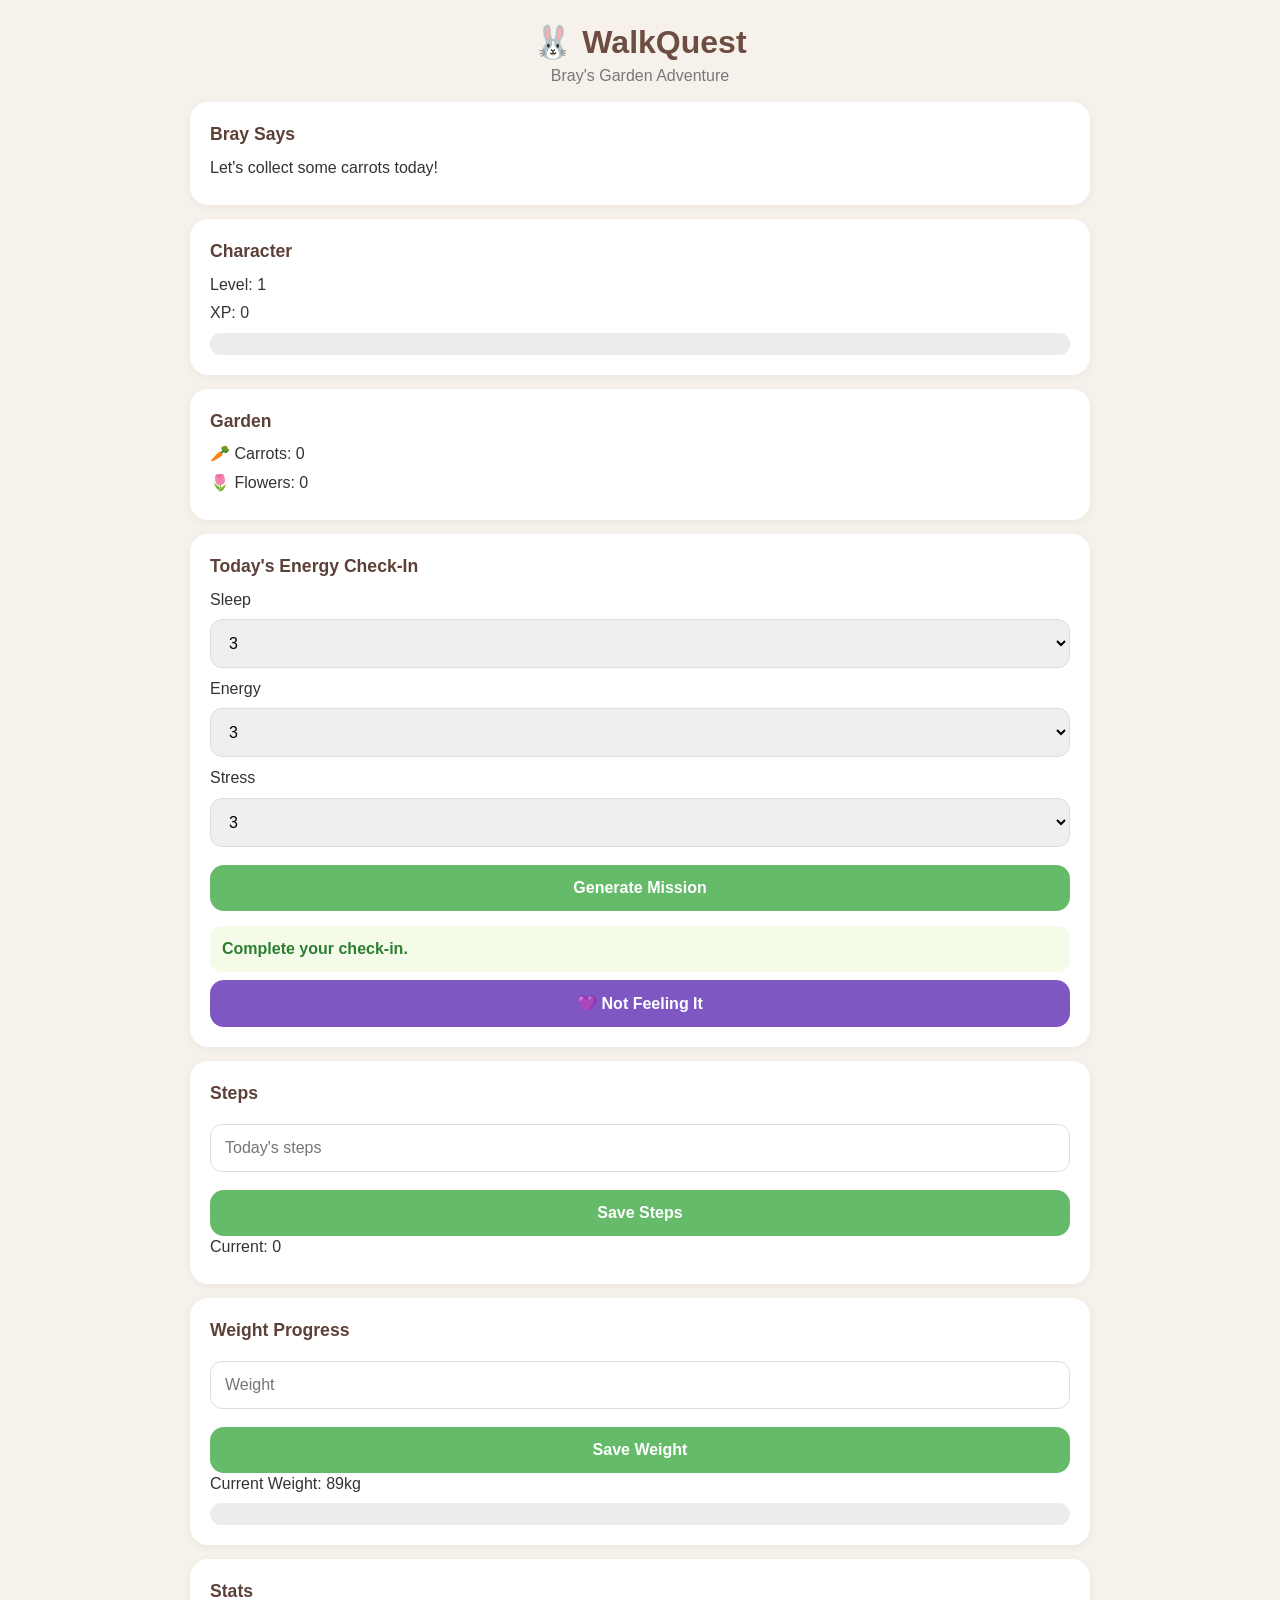
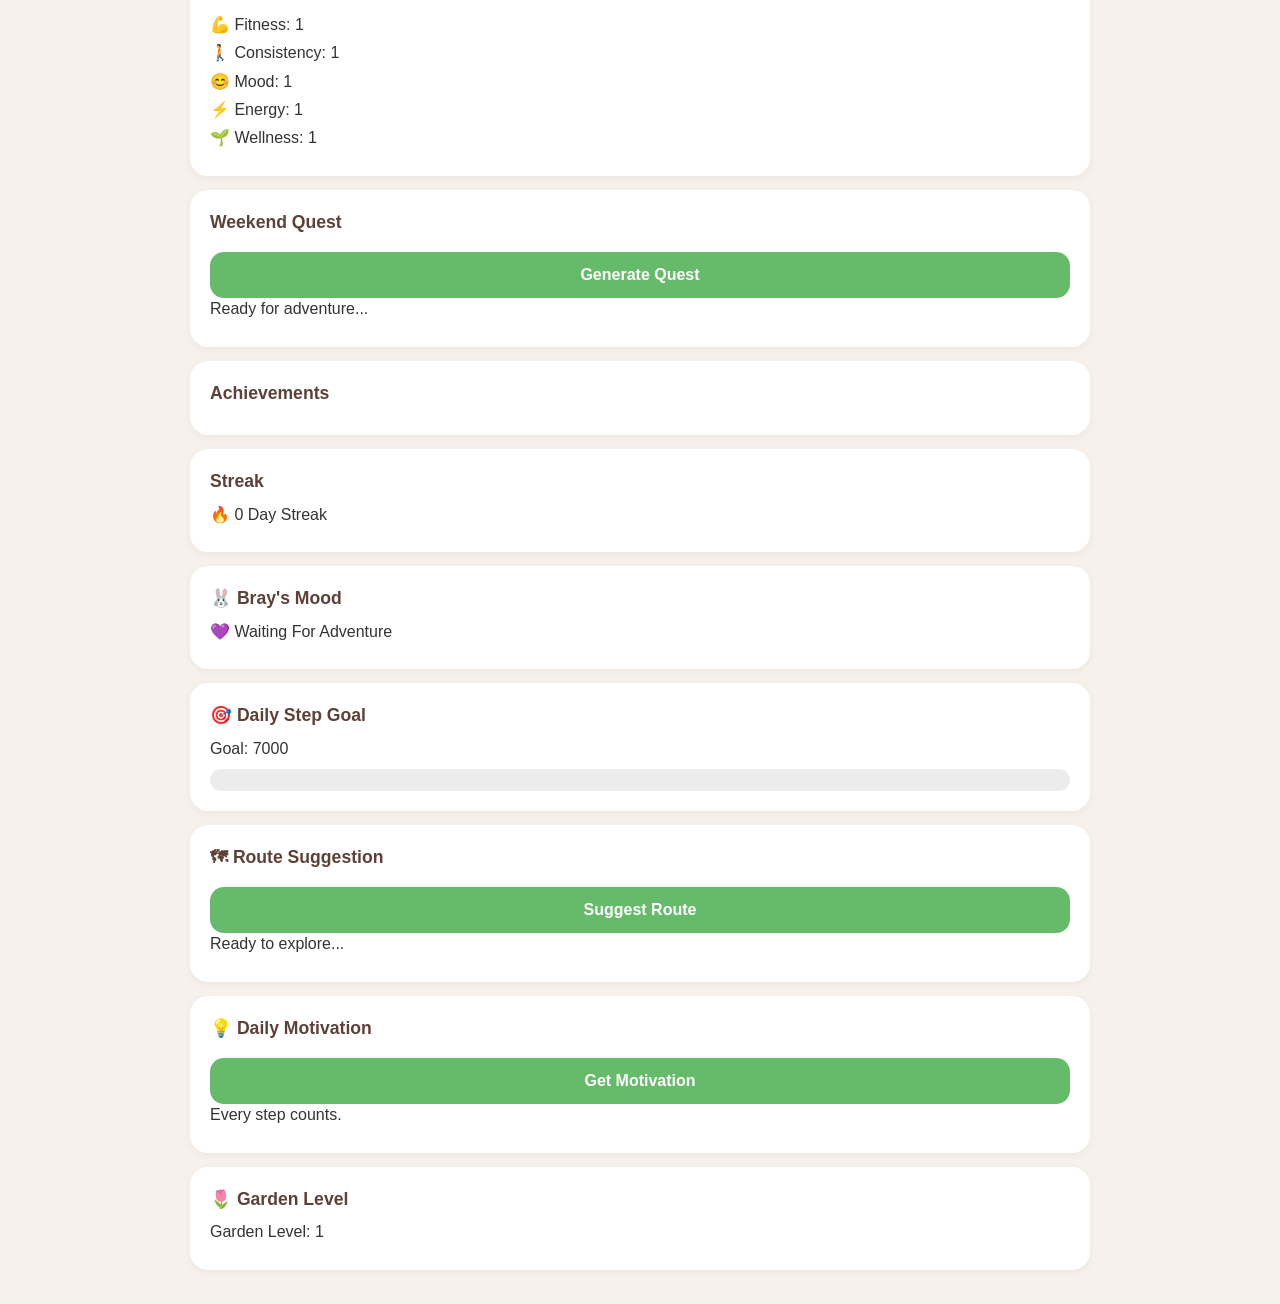
==== index.html @ 67a50eb5 "Add files via upload" ====
<!DOCTYPE html>
<html lang="en">
<head>
<meta charset="UTF-8">
<meta name="viewport" content="width=device-width, initial-scale=1.0">

<title>WalkQuest</title>

<link rel="stylesheet" href="style.css">
</head>
<link rel="manifest" href="manifest.json">
<meta name="theme-color" content="#66bb6a">
<meta charset="UTF-8">
<meta name="viewport" content="width=device-width, initial-scale=1.0">
<title>WalkQuest</title>
<link rel="stylesheet" href="style.css">
</head>
<body>

<div class="container">

<header>
<h1>🐰 WalkQuest</h1>
<p>Bray's Garden Adventure</p>
</header>

<div class="card">
<h2>Bray Says</h2>
<p id="brayMessage">
Let's collect some carrots today!
</p>
</div>

<div class="card">
<h2>Character</h2>
<p>Level: <span id="level">1</span></p>
<p>XP: <span id="xp">0</span></p>

<div class="progress-bar">
<div id="xpBar" class="progress"></div>
</div>
</div>

<div class="card">
<h2>Garden</h2>
<p>🥕 Carrots: <span id="carrots">0</span></p>
<p>🌷 Flowers: <span id="flowers">0</span></p>
</div>

<div class="card">
<h2>Today's Energy Check-In</h2>

<label>Sleep</label>
<select id="sleep">
<option value="1">1</option>
<option value="2">2</option>
<option value="3" selected>3</option>
<option value="4">4</option>
<option value="5">5</option>
</select>

<label>Energy</label>
<select id="energy">
<option value="1">1</option>
<option value="2">2</option>
<option value="3" selected>3</option>
<option value="4">4</option>
<option value="5">5</option>
</select>

<label>Stress</label>
<select id="stress">
<option value="1">1</option>
<option value="2">2</option>
<option value="3" selected>3</option>
<option value="4">4</option>
<option value="5">5</option>
</select>

<button onclick="generateMission()">
Generate Mission
</button>

<article id="mission">
Complete your check-in.
</article>

<button class="secondary" onclick="notFeelingIt()">
💜 Not Feeling It
</button>

</div>

<div class="card">
<h2>Steps</h2>

<input
id="stepsInput"
type="number"
placeholder="Today's steps">

<button onclick="saveSteps()">
Save Steps
</button>

<p>Current: <span id="steps">0</span></p>
</div>

<div class="card">
<h2>Weight Progress</h2>

<input
id="weightInput"
type="number"
step="0.1"
placeholder="Weight">

<button onclick="saveWeight()">
Save Weight
</button>

<p>
Current Weight:
<span id="weight">89</span>kg
</p>

<div class="progress-bar">
<div id="weightBar" class="progress"></div>
</div>
</div>

<div class="card">
<h2>Stats</h2>

<p>💪 Fitness: <span id="fitness">1</span></p>
<p>🚶 Consistency: <span id="consistency">1</span></p>
<p>😊 Mood: <span id="mood">1</span></p>
<p>⚡ Energy: <span id="energyStat">1</span></p>
<p>🌱 Wellness: <span id="wellness">1</span></p>

</div>

<div class="card">
<h2>Weekend Quest</h2>

<button onclick="weekendQuest()">
Generate Quest
</button>

<p id="weekendQuestText">
Ready for adventure...
</p>

</div>

<div class="card">
<h2>Achievements</h2>
<div id="badges"></div>
</div>

<div class="card">
<h2>Streak</h2>
<p>
🔥 <span id="streak">0</span> Day Streak
</p>
</div>
<div class="card">
<h2>🐰 Bray's Mood</h2>
<p id="brayMood">Happy</p>
</div>

<div class="card">
<h2>🎯 Daily Step Goal</h2>
<p>Goal: <span id="stepGoal">7000</span></p>

<div class="progress-bar">
<div id="stepGoalBar" class="progress"></div>
</div>
</div>

<div class="card">
<h2>🗺 Route Suggestion</h2>

<button onclick="generateRoute()">
Suggest Route
</button>

<p id="routeText">
Ready to explore...
</p>

</div>

<div class="card">
<h2>💡 Daily Motivation</h2>

<button onclick="dailyQuote()">
Get Motivation
</button>

<p id="quoteText">
Every step counts.
</p>

</div>

<div class="card">
<h2>🌷 Garden Level</h2>

<p>
Garden Level:
<span id="gardenLevel">1</span>
</p>
</div>

<script src="script.js"></script>
<script>
if ("serviceWorker" in navigator) {
  navigator.serviceWorker.register("sw.js");
}
</script>
</body>
</html>
---- style.css ----
/* Reset */

*{
    margin:0;
    padding:0;
    box-sizing:border-box;
}

/* Body */

body{
    font-family:-apple-system,BlinkMacSystemFont,
    "Segoe UI",Roboto,sans-serif;

    background:#f7f1eb;
    color:#333;
    padding:12px;

    line-height:1.4;
}

/* Main Container */

.container{
    width:100%;
    max-width:700px;
    margin:auto;
}

/* Header */

header{
    text-align:center;
    margin-bottom:15px;
}

header h1{
    color:#6d4c41;
    font-size:2rem;
}

header p{
    color:#777;
}

/* Cards */

.card{
    background:white;
    border-radius:18px;
    padding:16px;
    margin-bottom:14px;

    box-shadow:
    0 2px 8px rgba(0,0,0,.05);
}

/* Section Titles */

.card h2{
    font-size:1.1rem;
    margin-bottom:10px;
    color:#5d4037;
}

/* Inputs */

input,
select{
    width:100%;

    padding:14px;
    margin-top:8px;
    margin-bottom:10px;

    border:1px solid #ddd;
    border-radius:12px;

    font-size:16px;
}

/* Buttons */

button{
    width:100%;
    border:none;

    border-radius:14px;

    padding:14px;

    font-size:16px;
    font-weight:600;

    cursor:pointer;

    background:#66bb6a;
    color:white;

    margin-top:8px;
}

button:active{
    transform:scale(.98);
}

.secondary{
    background:#7e57c2;
}

/* Progress Bars */

.progress-bar{
    width:100%;
    height:22px;

    background:#ececec;

    border-radius:30px;
    overflow:hidden;

    margin-top:8px;
}

.progress{
    height:100%;
    width:0%;

    background:
    linear-gradient(
      90deg,
      #66bb6a,
      #81c784
    );

    transition:.4s;
}

/* Mission Box */

#mission{
    margin-top:15px;

    padding:12px;

    background:#f4fce9;

    border-radius:12px;

    font-weight:600;
    color:#2e7d32;
}

/* Badges */

#badges{
    display:flex;
    flex-wrap:wrap;
    gap:8px;
}

.badge{
    background:#ffd54f;

    padding:8px 12px;

    border-radius:999px;

    font-size:.85rem;
    font-weight:600;
}

/* Bray Message */

#brayMessage{
    font-size:1rem;
}

/* Stats */

.card p{
    margin-bottom:6px;
}

/* Mobile Friendly Tables */

img{
    max-width:100%;
}

/* Tablets */

@media (min-width:768px){

    body{
        padding:20px;
    }

    .container{
        max-width:800px;
    }

    .card{
        padding:20px;
    }
}

/* Large Screens */

@media (min-width:1024px){

    .container{
        max-width:900px;
    }
}
---- style.css ----
/* Reset */

*{
    margin:0;
    padding:0;
    box-sizing:border-box;
}

/* Body */

body{
    font-family:-apple-system,BlinkMacSystemFont,
    "Segoe UI",Roboto,sans-serif;

    background:#f7f1eb;
    color:#333;
    padding:12px;

    line-height:1.4;
}

/* Main Container */

.container{
    width:100%;
    max-width:700px;
    margin:auto;
}

/* Header */

header{
    text-align:center;
    margin-bottom:15px;
}

header h1{
    color:#6d4c41;
    font-size:2rem;
}

header p{
    color:#777;
}

/* Cards */

.card{
    background:white;
    border-radius:18px;
    padding:16px;
    margin-bottom:14px;

    box-shadow:
    0 2px 8px rgba(0,0,0,.05);
}

/* Section Titles */

.card h2{
    font-size:1.1rem;
    margin-bottom:10px;
    color:#5d4037;
}

/* Inputs */

input,
select{
    width:100%;

    padding:14px;
    margin-top:8px;
    margin-bottom:10px;

    border:1px solid #ddd;
    border-radius:12px;

    font-size:16px;
}

/* Buttons */

button{
    width:100%;
    border:none;

    border-radius:14px;

    padding:14px;

    font-size:16px;
    font-weight:600;

    cursor:pointer;

    background:#66bb6a;
    color:white;

    margin-top:8px;
}

button:active{
    transform:scale(.98);
}

.secondary{
    background:#7e57c2;
}

/* Progress Bars */

.progress-bar{
    width:100%;
    height:22px;

    background:#ececec;

    border-radius:30px;
    overflow:hidden;

    margin-top:8px;
}

.progress{
    height:100%;
    width:0%;

    background:
    linear-gradient(
      90deg,
      #66bb6a,
      #81c784
    );

    transition:.4s;
}

/* Mission Box */

#mission{
    margin-top:15px;

    padding:12px;

    background:#f4fce9;

    border-radius:12px;

    font-weight:600;
    color:#2e7d32;
}

/* Badges */

#badges{
    display:flex;
    flex-wrap:wrap;
    gap:8px;
}

.badge{
    background:#ffd54f;

    padding:8px 12px;

    border-radius:999px;

    font-size:.85rem;
    font-weight:600;
}

/* Bray Message */

#brayMessage{
    font-size:1rem;
}

/* Stats */

.card p{
    margin-bottom:6px;
}

/* Mobile Friendly Tables */

img{
    max-width:100%;
}

/* Tablets */

@media (min-width:768px){

    body{
        padding:20px;
    }

    .container{
        max-width:800px;
    }

    .card{
        padding:20px;
    }
}

/* Large Screens */

@media (min-width:1024px){

    .container{
        max-width:900px;
    }
}
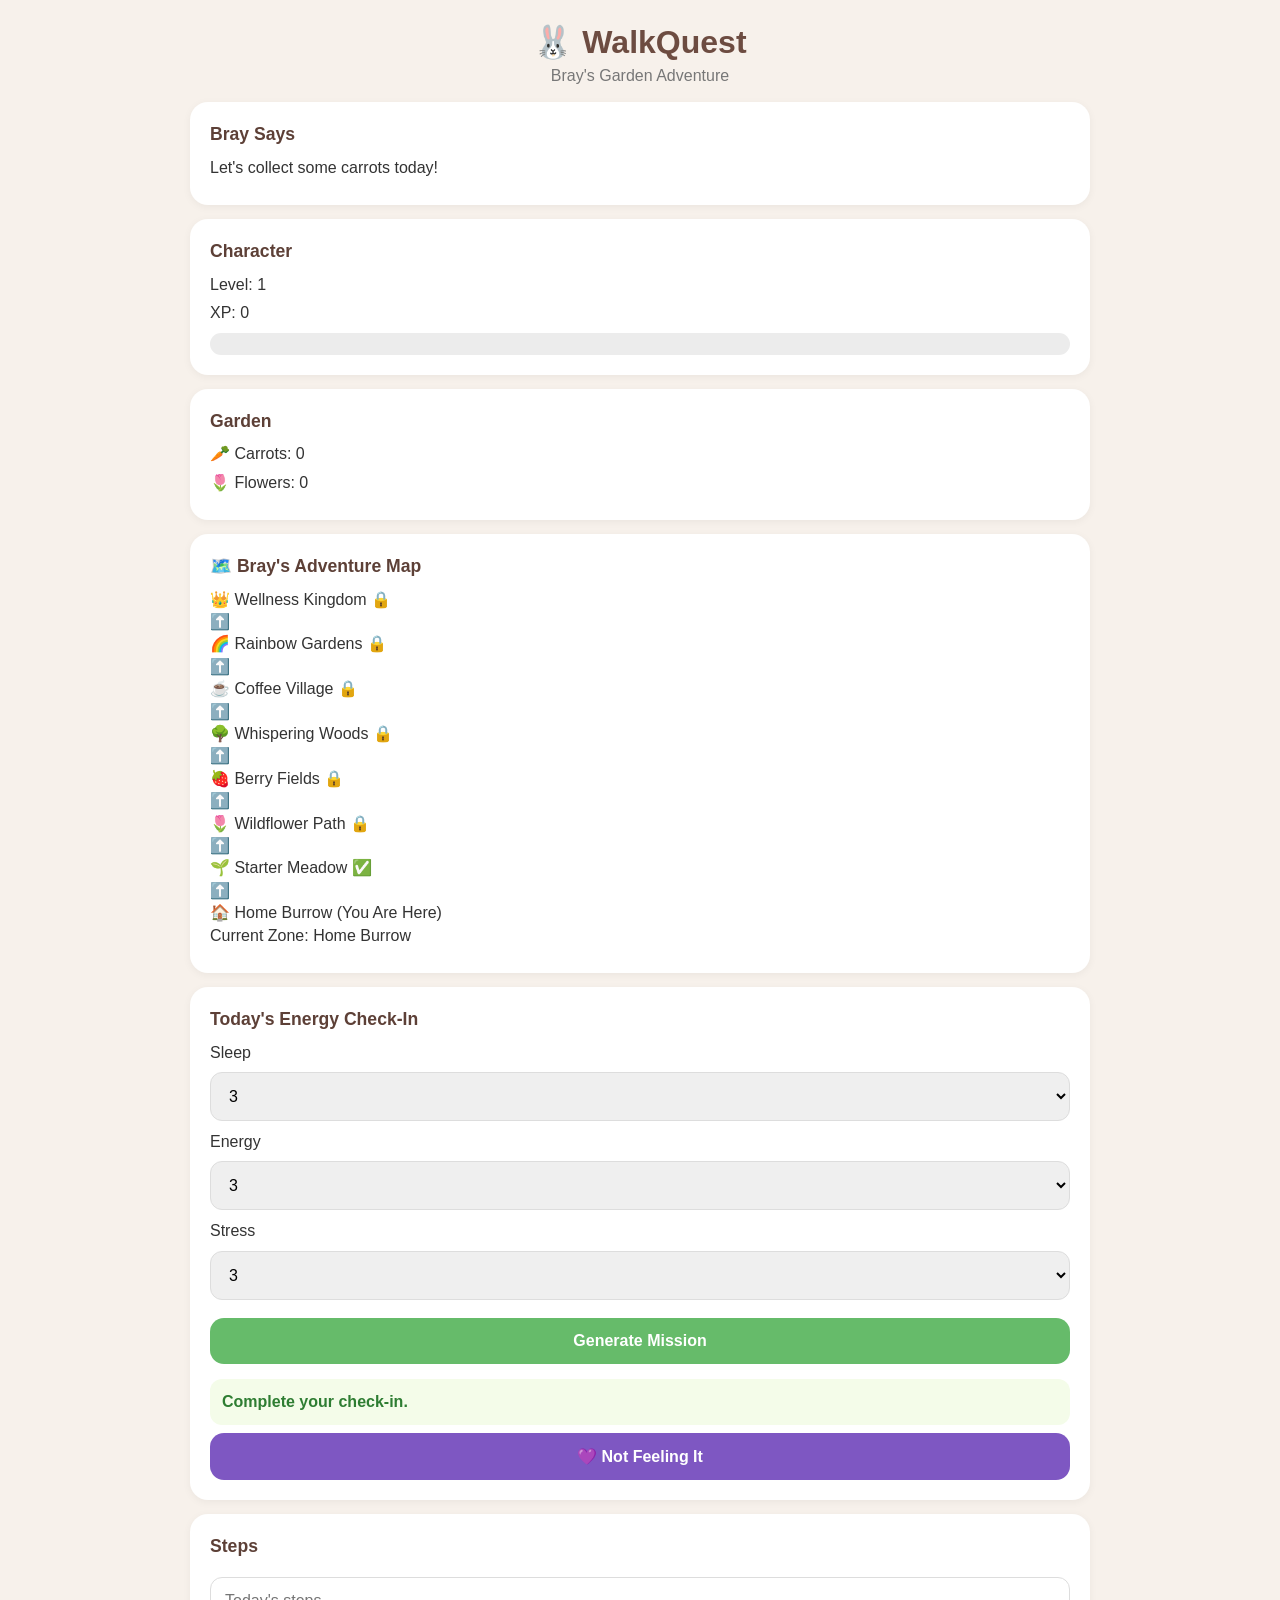
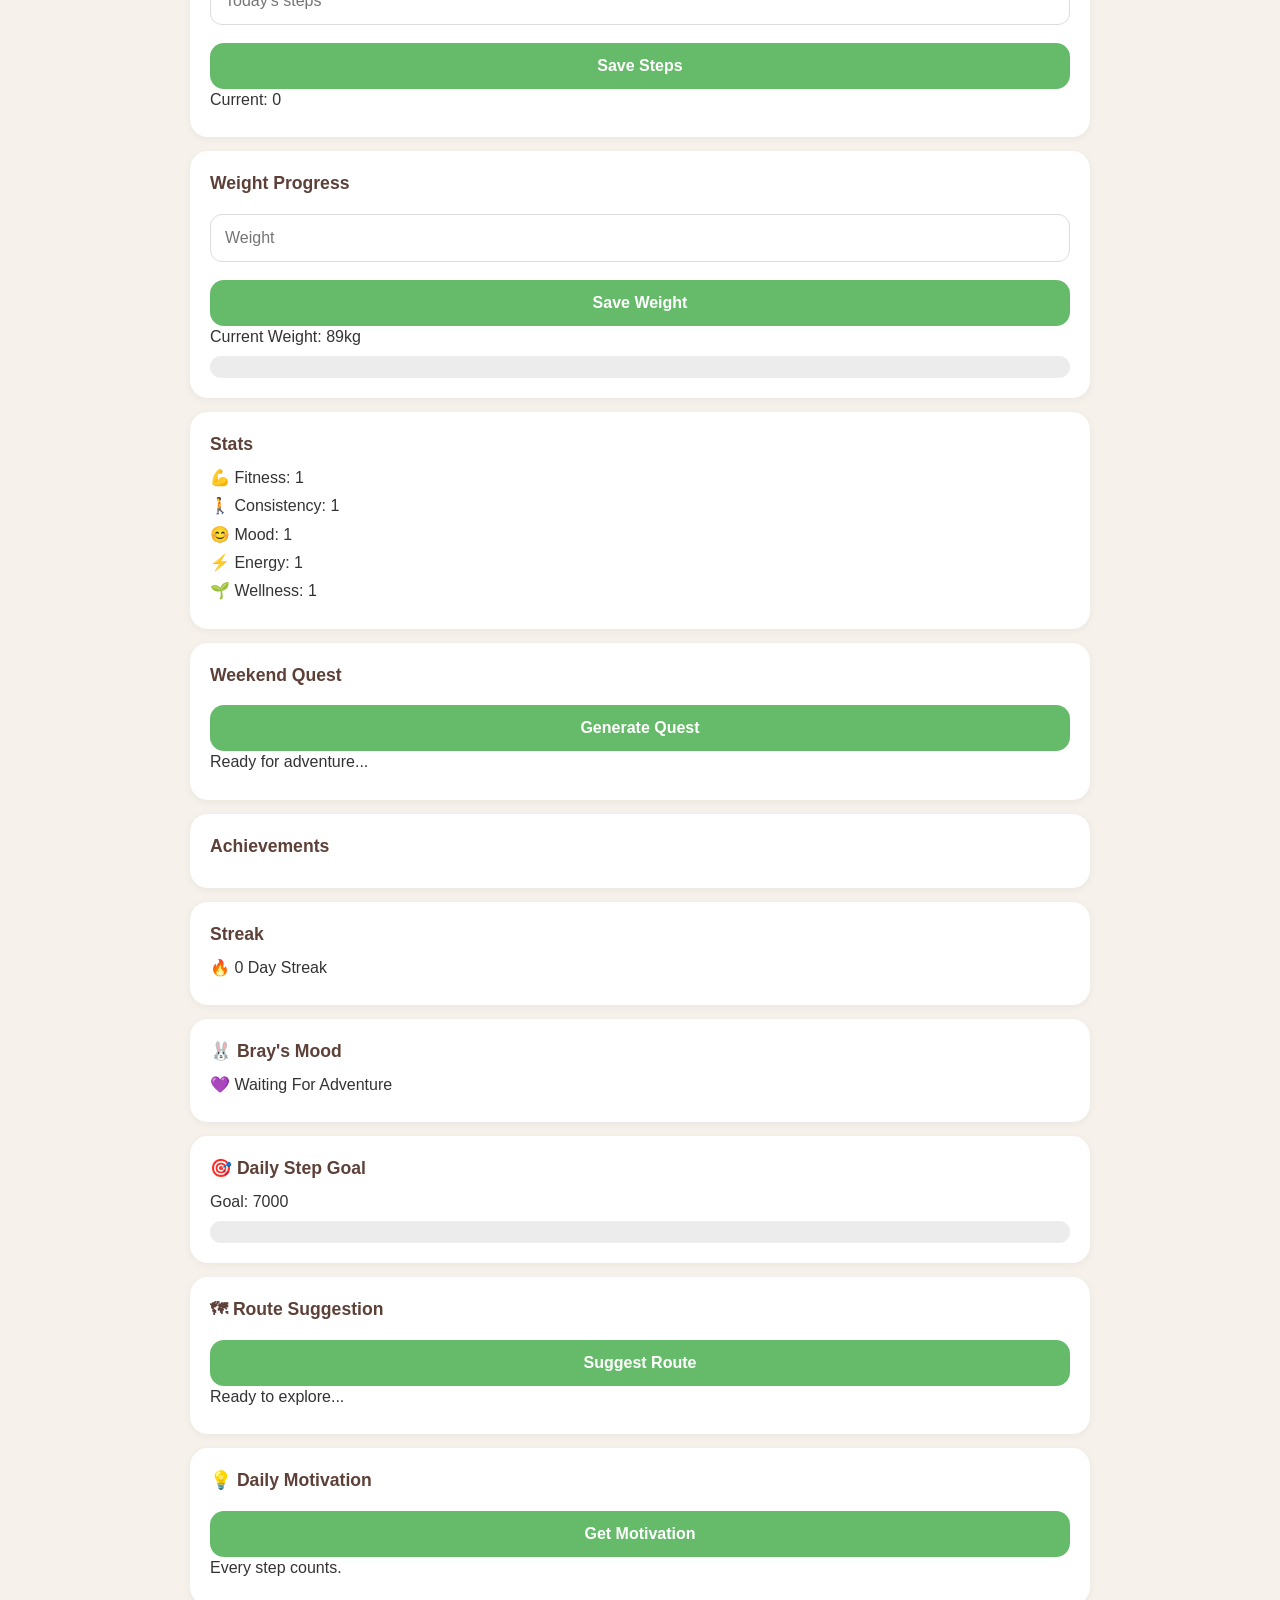
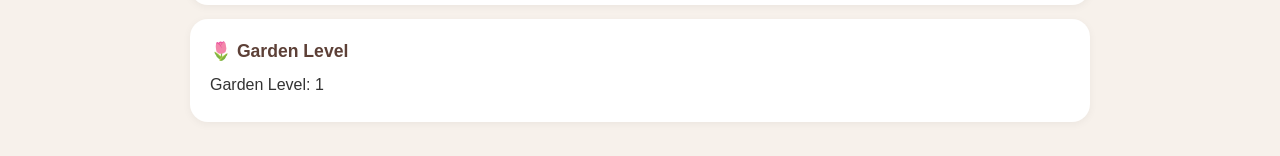
==== commit aa6cd69b: "Update index.html" ====
--- a/index.html
+++ b/index.html
@@ -46,7 +46,64 @@
 <p>🥕 Carrots: <span id="carrots">0</span></p>
 <p>🌷 Flowers: <span id="flowers">0</span></p>
 </div>
-
+<div class="card">
+<h2>🗺️ Bray's Adventure Map</h2>
+
+<div id="map">
+
+<div class="map-location" id="loc8">
+👑 Wellness Kingdom 🔒
+</div>
+
+<div class="path">⬆️</div>
+
+<div class="map-location" id="loc7">
+🌈 Rainbow Gardens 🔒
+</div>
+
+<div class="path">⬆️</div>
+
+<div class="map-location" id="loc6">
+☕ Coffee Village 🔒
+</div>
+
+<div class="path">⬆️</div>
+
+<div class="map-location" id="loc5">
+🌳 Whispering Woods 🔒
+</div>
+
+<div class="path">⬆️</div>
+
+<div class="map-location" id="loc4">
+🍓 Berry Fields 🔒
+</div>
+
+<div class="path">⬆️</div>
+
+<div class="map-location" id="loc3">
+🌷 Wildflower Path 🔒
+</div>
+
+<div class="path">⬆️</div>
+
+<div class="map-location" id="loc2">
+🌱 Starter Meadow ✅
+</div>
+
+<div class="path">⬆️</div>
+
+<div class="map-location active" id="loc1">
+🏠 Home Burrow (You Are Here)
+</div>
+
+</div>
+
+<p id="currentZone">
+Current Zone: Home Burrow
+</p>
+
+</div>
 <div class="card">
 <h2>Today's Energy Check-In</h2>
 
@@ -220,4 +277,4 @@
 }
 </script>
 </body>
-</html>+</html>
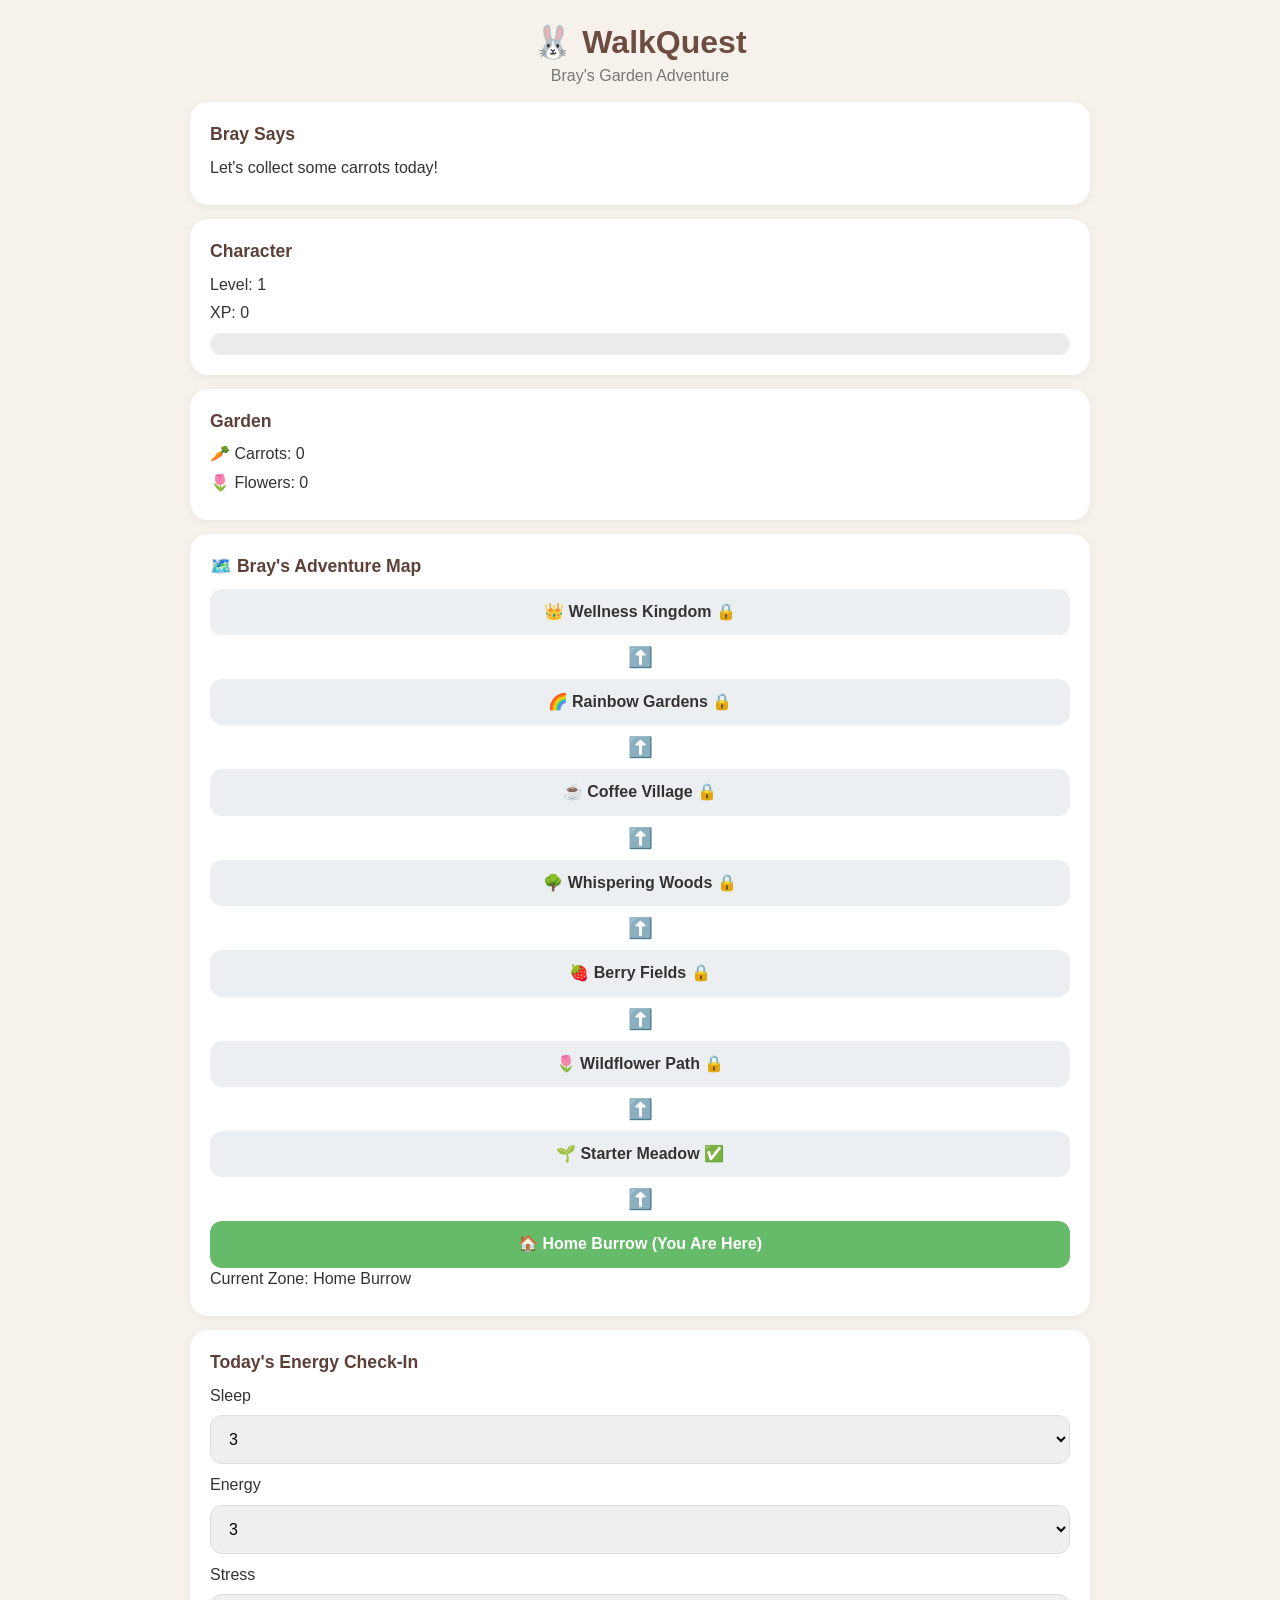
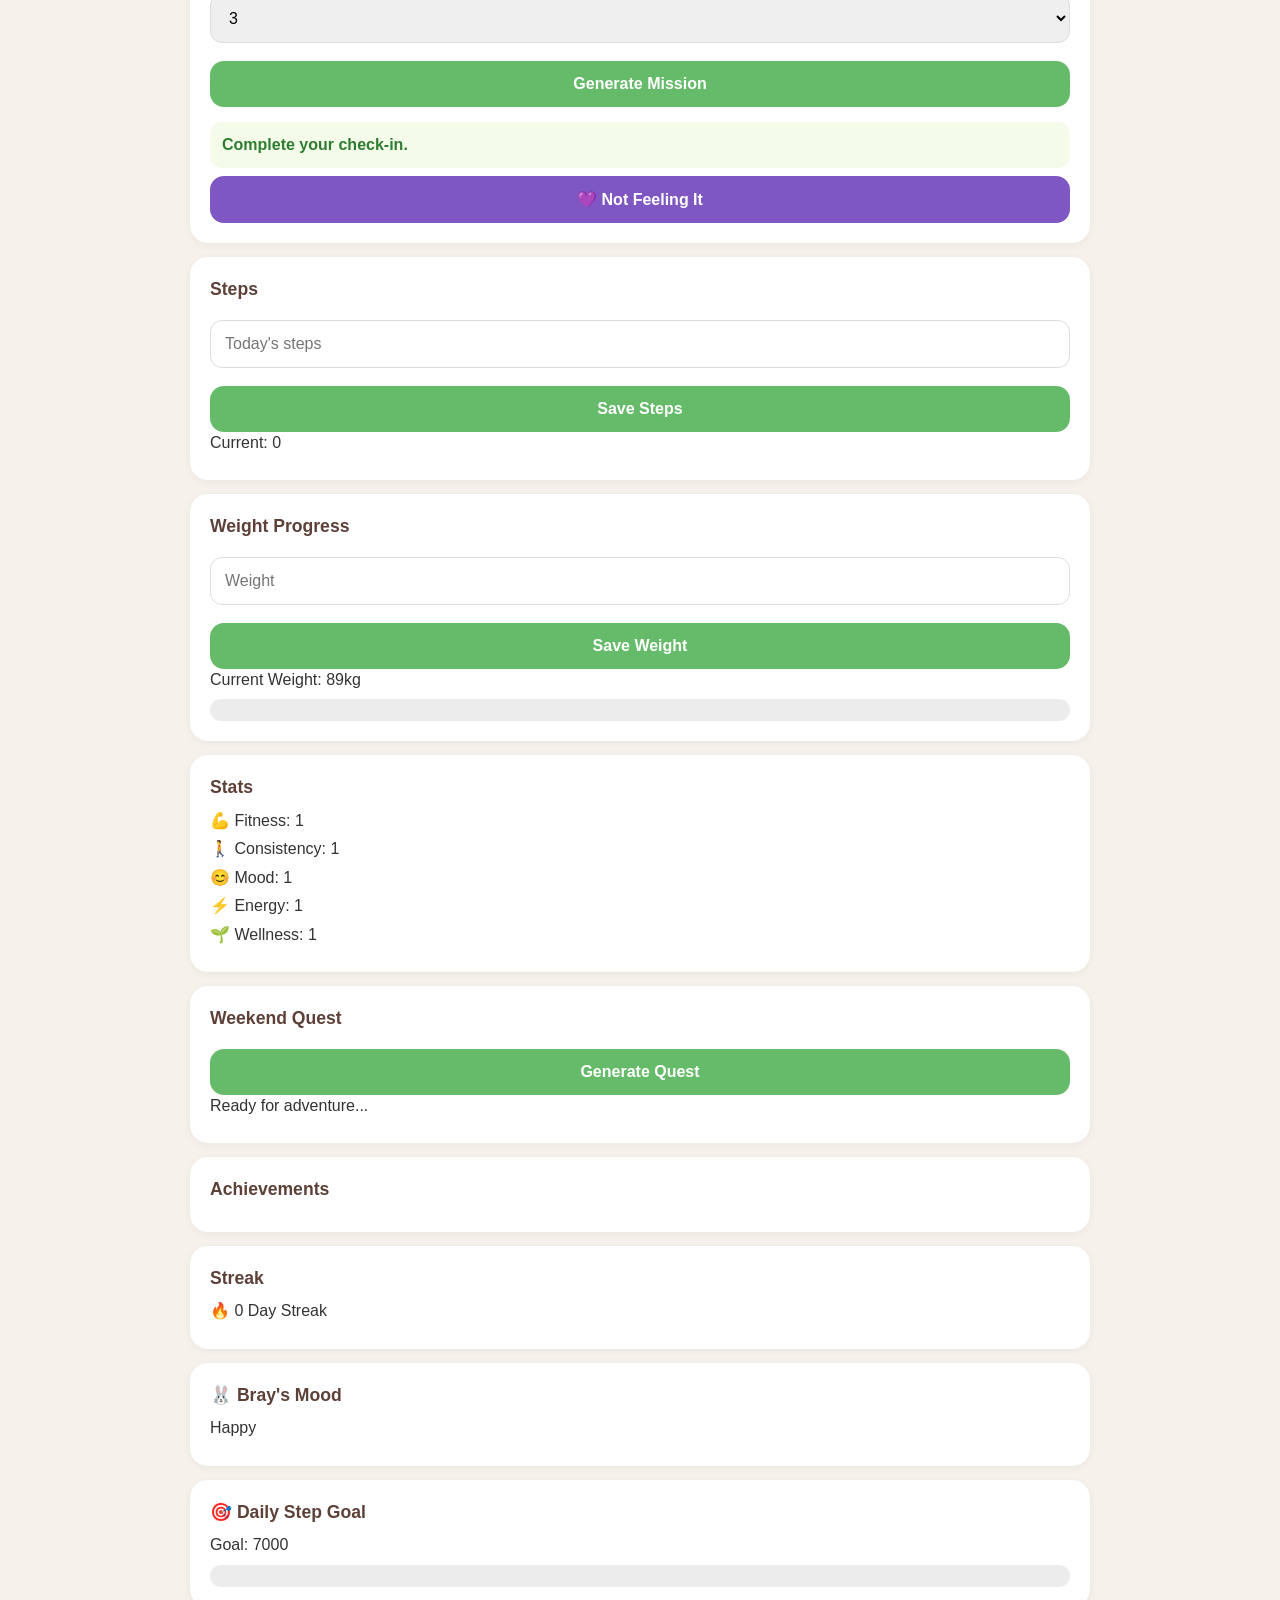
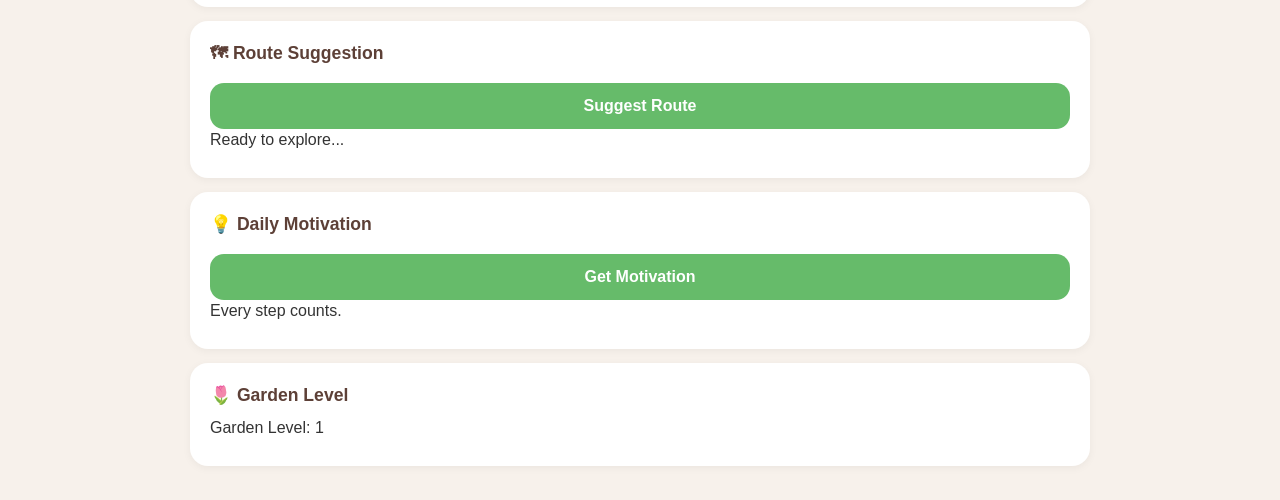
==== commit 4f3a32c4: "Update index.html" ====
--- a/index.html
+++ b/index.html
@@ -1,20 +1,28 @@
 <!DOCTYPE html>
 <html lang="en">
+
 <head>
+
 <meta charset="UTF-8">
-<meta name="viewport" content="width=device-width, initial-scale=1.0">
+
+<meta
+name="viewport"
+content="width=device-width, initial-scale=1.0">
 
 <title>WalkQuest</title>
 
 <link rel="stylesheet" href="style.css">
+
+<link
+rel="manifest"
+href="manifest.json">
+
+<meta
+name="theme-color"
+content="#66bb6a">
+
 </head>
-<link rel="manifest" href="manifest.json">
-<meta name="theme-color" content="#66bb6a">
-<meta charset="UTF-8">
-<meta name="viewport" content="width=device-width, initial-scale=1.0">
-<title>WalkQuest</title>
-<link rel="stylesheet" href="style.css">
-</head>
+
 <body>
 
 <div class="container">
--- a/style.css
+++ b/style.css
@@ -212,4 +212,32 @@
     .container{
         max-width:900px;
     }
-}+}#map{
+display:flex;
+flex-direction:column;
+gap:8px;
+margin-top:10px;
+}
+
+.map-location{
+padding:12px;
+border-radius:12px;
+background:#eceff1;
+text-align:center;
+font-weight:bold;
+transition:0.3s;
+}
+
+.map-location.active{
+background:#66bb6a;
+color:white;
+}
+
+.map-location.unlocked{
+background:#aed581;
+}
+
+.path{
+text-align:center;
+font-size:20px;
+}
